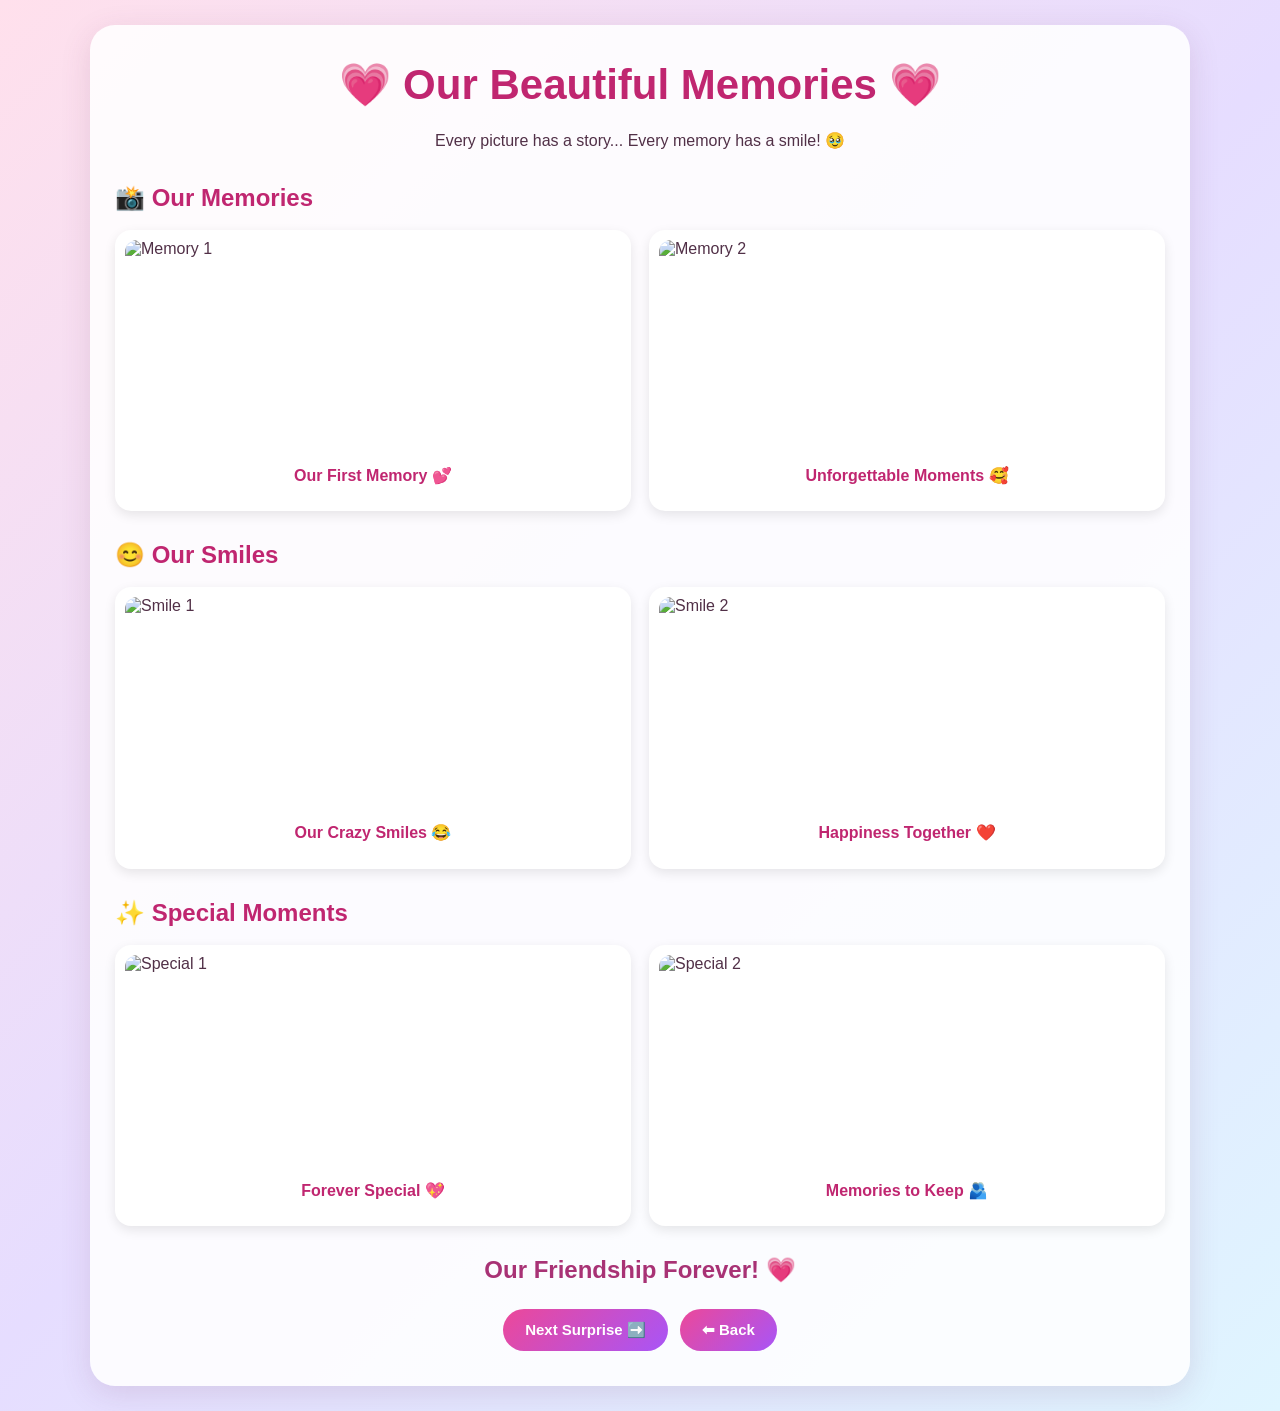
==== memories.html @ 90b09baa "Add files via upload" ====
<!DOCTYPE html>
<html lang="en">
<head>
    <meta charset="UTF-8">
    <meta name="viewport" content="width=device-width, initial-scale=1">
    <title>Our Memories 💗</title>
    <base target="websiteFrame">
    <link rel="stylesheet" href="style.css">
    <style>
        .content { max-width: 1100px; }
        .memory-section { margin: 30px 0; text-align: left; }
        .memory-section h2 { color: #c02670; }
        .photo-gallery {
            display: grid;
            grid-template-columns: repeat(2, minmax(0, 1fr));
            gap: 18px;
        }
        .photo-card {
            position: relative;
            background: white;
            padding: 10px;
            border-radius: 16px;
            cursor: pointer;
            transition: 0.3s;
            box-shadow: 0 4px 12px #00000018;
        }
        .photo-card img {
            width: 100%;
            height: 210px;
            object-fit: cover;
            border-radius: 12px;
            display: block;
            transition: 0.3s;
        }
        .photo-card p { color: #c02670; text-align: center; font-weight: bold; }
        .photo-card.active {
            background: linear-gradient(135deg, #ffb6d5, #d8baff);
            outline: 3px solid #d63384;
            box-shadow: 0 0 20px #d6338480;
            transform: scale(1.02);
        }
        .photo-card.active img { filter: saturate(1.3); transform: scale(0.97); }
        .heart {
            position: absolute;
            top: 35%;
            left: 45%;
            font-size: 30px;
            pointer-events: none;
            animation: floatHeart 1s forwards;
        }
        @keyframes floatHeart {
            from { opacity: 1; transform: translateY(0); }
            to { opacity: 0; transform: translateY(-70px); }
        }
        @media(max-width: 600px) {
            .photo-gallery { grid-template-columns: 1fr; }
            .photo-card img { height: 230px; }
        }
    </style>
</head>
<body>
<section class="page">
<div class="content">
    <h1>💗 Our Beautiful Memories 💗</h1>
    <p>Every picture has a story... Every memory has a smile! 🥹</p>

    <section class="memory-section">
        <h2>📸 Our Memories</h2>
        <div class="photo-gallery">
            <div class="photo-card" onclick="selectPhoto(this)">
                <img src="images/1.jpeg" alt="Memory 1">
                <p>Our First Memory 💕</p>
            </div>
            <div class="photo-card" onclick="selectPhoto(this)">
                <img src="images/2.jpeg" alt="Memory 2">
                <p>Unforgettable Moments 🥰</p>
            </div>
        </div>
    </section>

    <section class="memory-section">
        <h2>😊 Our Smiles</h2>
        <div class="photo-gallery">
            <div class="photo-card" onclick="selectPhoto(this)">
                <img src="images/4.jpeg" alt="Smile 1">
                <p>Our Crazy Smiles 😂</p>
            </div>
            <div class="photo-card" onclick="selectPhoto(this)">
                <img src="images/9.jpeg" alt="Smile 2">
                <p>Happiness Together ❤️</p>
            </div>
        </div>
    </section>

    <section class="memory-section">
        <h2>✨ Special Moments</h2>
        <div class="photo-gallery">
            <div class="photo-card" onclick="selectPhoto(this)">
                <img src="images/3.jpeg" alt="Special 1">
                <p>Forever Special 💖</p>
            </div>
            <div class="photo-card" onclick="selectPhoto(this)">
                <img src="images/5.jpeg" alt="Special 2">
                <p>Memories to Keep 🫂</p>
            </div>
        </div>
    </section>

    <h2>Our Friendship Forever! 💗</h2>
    <div class="button-group">
        <a href="quiz.html" class="btn">Next Surprise ➡️</a>
        <a href="letter.html" class="btn">⬅ Back</a>
    </div>
</div>
</section>

<script>
function selectPhoto(card) {
    card.classList.toggle("active");
    const heart = document.createElement("span");
    heart.className = "heart";
    heart.textContent = "💗";
    card.appendChild(heart);
    setTimeout(() => heart.remove(), 1000);
}
</script>
<script src="song.js"></script>
</body>
</html>
---- style.css ----
* {
    margin: 0;
    padding: 0;
    box-sizing: border-box;
}

body {
    min-height: 100vh;
    font-family: Arial, sans-serif;
    background: linear-gradient(135deg, #ffe0ec, #e6ddff, #dff5ff);
    color: #513047;
}

.page {
    min-height: 100vh;
    width: 100%;
    display: flex;
    justify-content: center;
    align-items: center;
    padding: 25px;
}

.content {
    width: 100%;
    max-width: 750px;
    padding: 35px 25px;
    text-align: center;
    background: rgba(255,255,255,0.88);
    border-radius: 25px;
    box-shadow: 0 8px 30px rgba(120,60,100,0.15);
    animation: appear 0.8s ease;
}

@keyframes appear {
    from { opacity: 0; transform: translateY(20px); }
    to { opacity: 1; transform: translateY(0); }
}

.tag {
    display: inline-block;
    background: #ffe0ef;
    color: #c02670;
    padding: 10px 18px;
    border-radius: 30px;
    font-weight: bold;
    margin-bottom: 20px;
}

h1 {
    color: #c02670;
    font-size: clamp(28px, 5vw, 42px);
    margin-bottom: 18px;
}

h2 {
    color: #a83275;
    margin: 18px 0;
}

p {
    line-height: 1.7;
    margin: 12px 0;
}

.emoji {
    font-size: 75px;
    margin: 20px;
    animation: bounce 2s infinite;
}

@keyframes bounce {
    0%, 100% { transform: translateY(0); }
    50% { transform: translateY(-10px); }
}

.button-group {
    display: flex;
    flex-wrap: wrap;
    justify-content: center;
    gap: 12px;
    margin-top: 25px;
}

.btn, button {
    display: inline-block;
    border: none;
    background: linear-gradient(135deg, #ec4899, #a855f7);
    color: white;
    padding: 12px 22px;
    border-radius: 30px;
    text-decoration: none;
    font-size: 15px;
    font-weight: bold;
    cursor: pointer;
    transition: 0.3s;
}

.btn:hover, button:hover {
    transform: translateY(-3px) scale(1.03);
    box-shadow: 0 6px 15px #d98bc4;
}

.message {
    color: #c02670;
    font-weight: bold;
    margin-top: 20px;
}

@media(max-width: 600px) {
    .content {
        padding: 25px 15px;
    }

    .button-group {
        flex-direction: column;
        align-items: center;
    }

    .button-group .btn,
    .button-group button {
        width: 90%;
    }
}
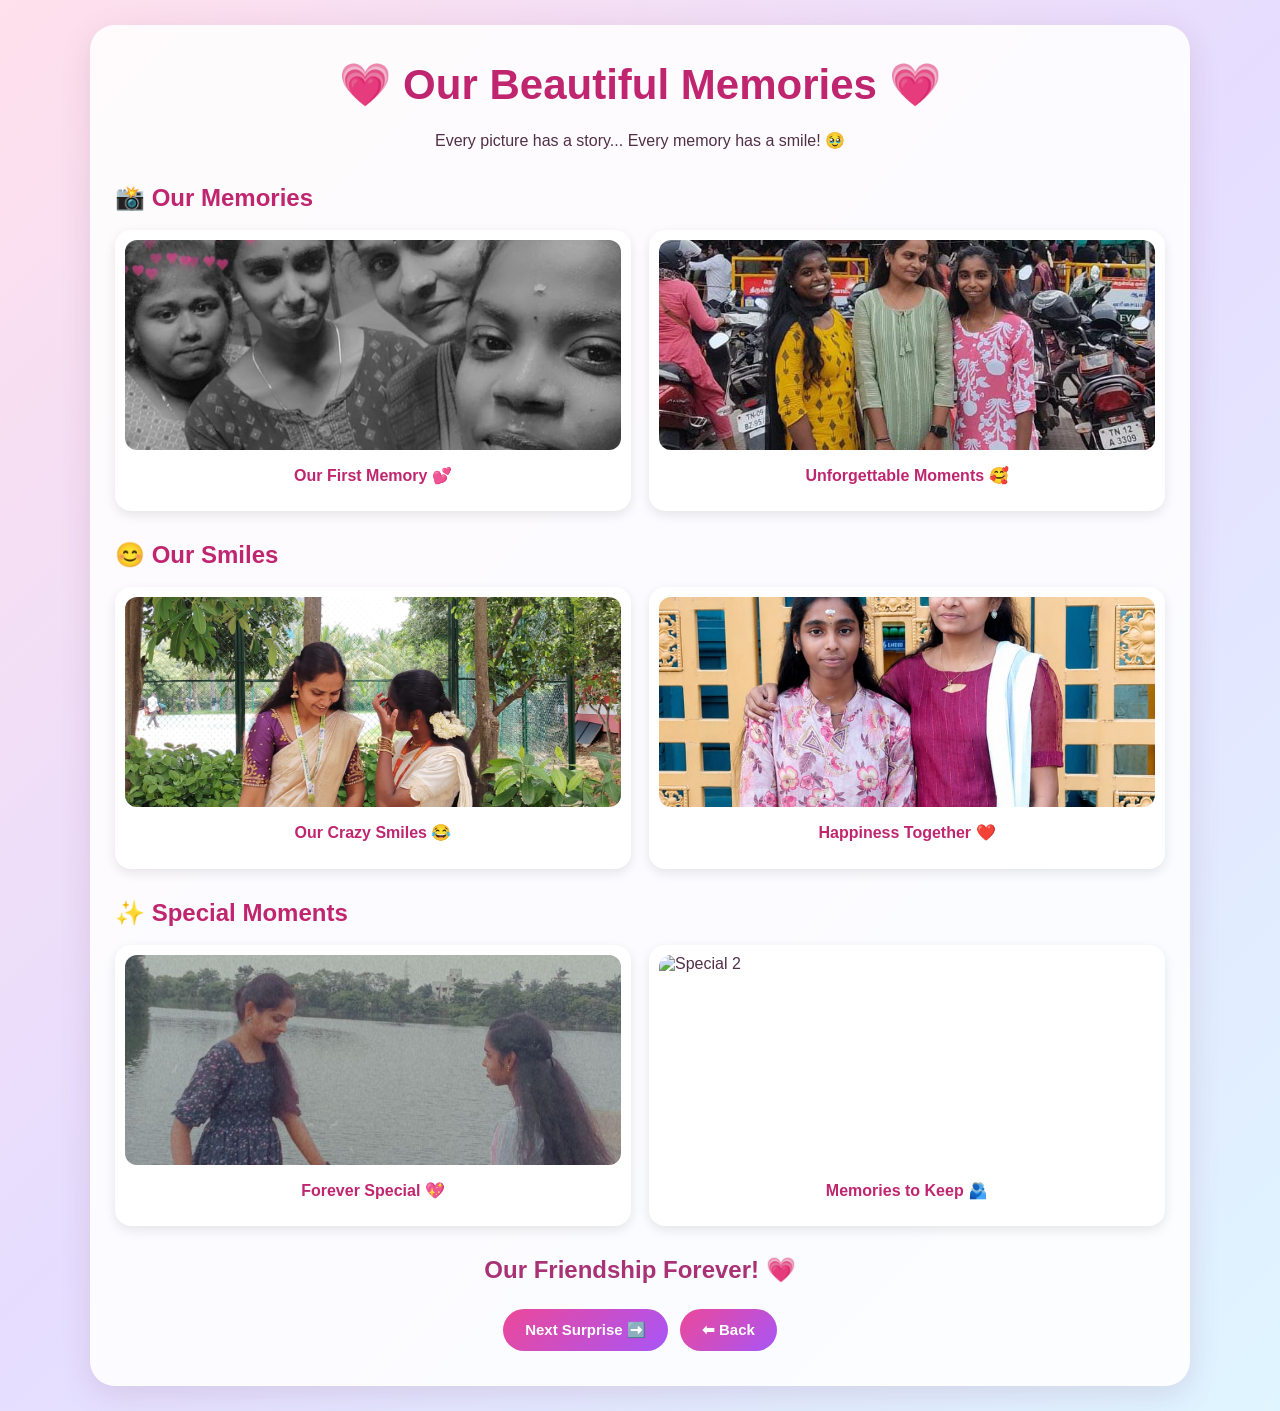
==== commit 2b637e45: "Update memories.html" ====
--- a/memories.html
+++ b/memories.html
@@ -68,11 +68,11 @@
         <h2>📸 Our Memories</h2>
         <div class="photo-gallery">
             <div class="photo-card" onclick="selectPhoto(this)">
-                <img src="images/1.jpeg" alt="Memory 1">
+                <img src="1.jpeg" alt="Memory 1">
                 <p>Our First Memory 💕</p>
             </div>
             <div class="photo-card" onclick="selectPhoto(this)">
-                <img src="images/2.jpeg" alt="Memory 2">
+                <img src="2.jpeg" alt="Memory 2">
                 <p>Unforgettable Moments 🥰</p>
             </div>
         </div>
@@ -82,11 +82,11 @@
         <h2>😊 Our Smiles</h2>
         <div class="photo-gallery">
             <div class="photo-card" onclick="selectPhoto(this)">
-                <img src="images/4.jpeg" alt="Smile 1">
+                <img src="4.jpeg" alt="Smile 1">
                 <p>Our Crazy Smiles 😂</p>
             </div>
             <div class="photo-card" onclick="selectPhoto(this)">
-                <img src="images/9.jpeg" alt="Smile 2">
+                <img src="9.jpeg" alt="Smile 2">
                 <p>Happiness Together ❤️</p>
             </div>
         </div>
@@ -96,7 +96,7 @@
         <h2>✨ Special Moments</h2>
         <div class="photo-gallery">
             <div class="photo-card" onclick="selectPhoto(this)">
-                <img src="images/3.jpeg" alt="Special 1">
+                <img src="3.jpeg" alt="Special 1">
                 <p>Forever Special 💖</p>
             </div>
             <div class="photo-card" onclick="selectPhoto(this)">
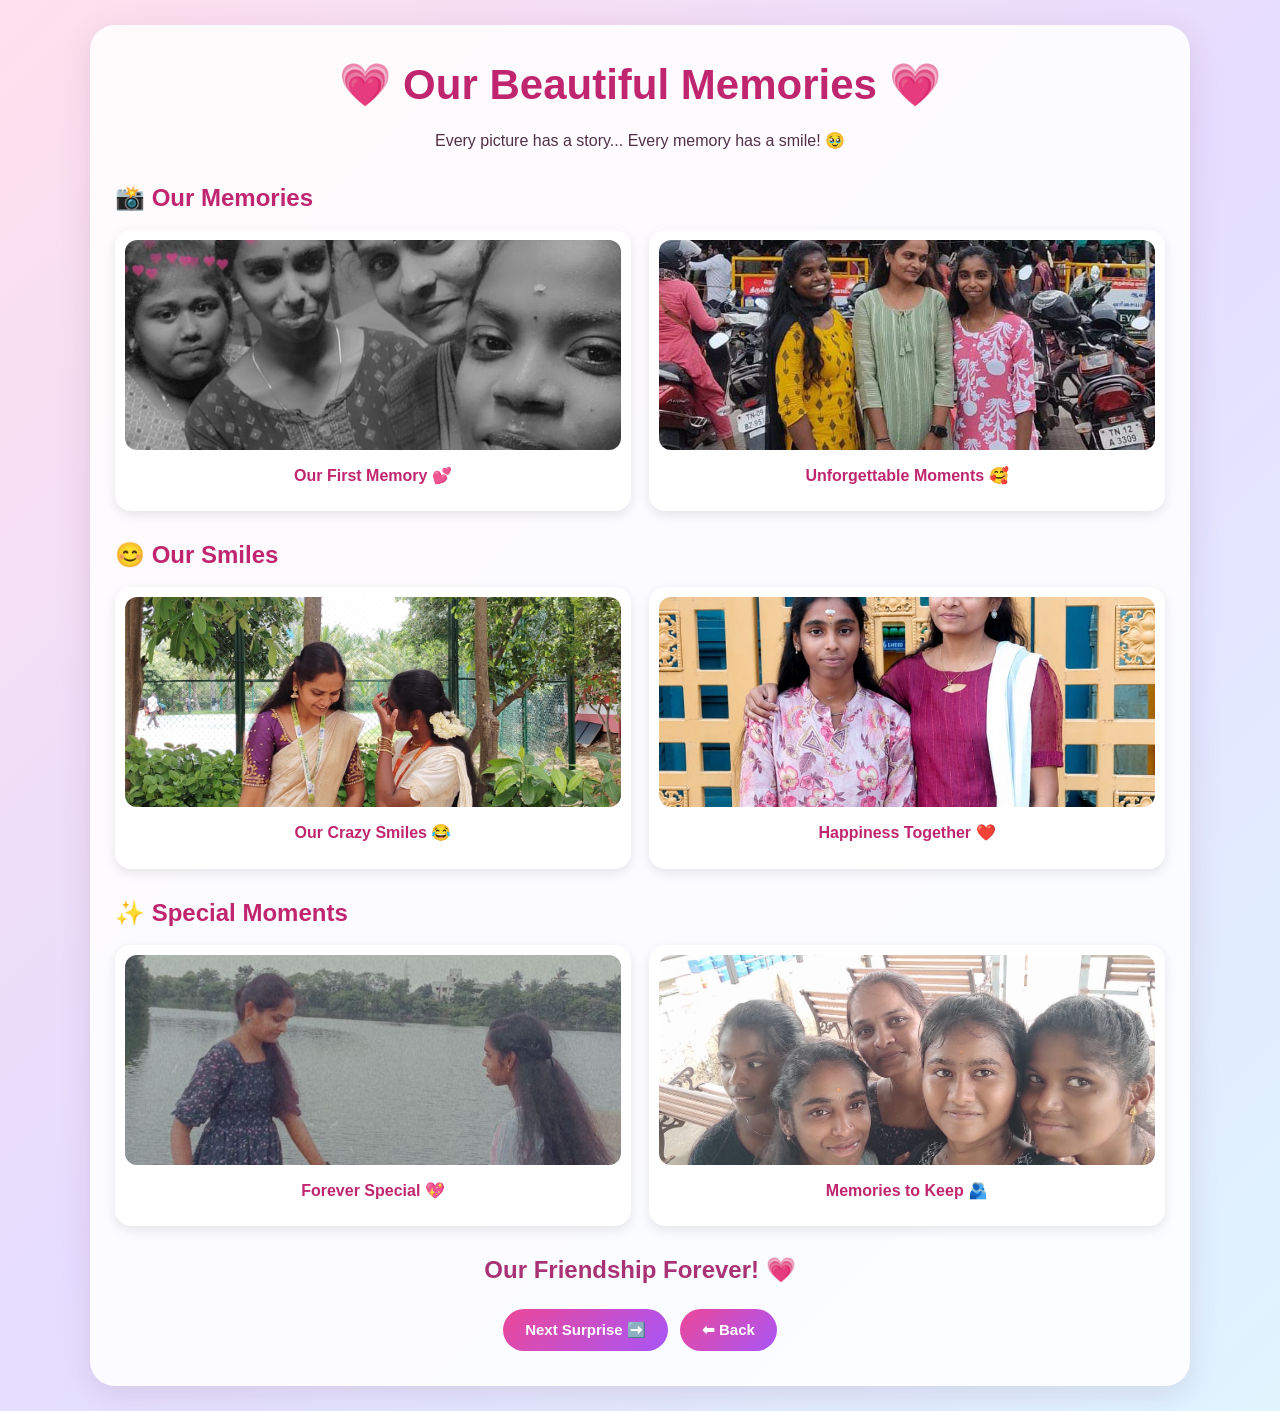
==== commit 12d5eb5a: "Update memories.html" ====
--- a/memories.html
+++ b/memories.html
@@ -100,7 +100,7 @@
                 <p>Forever Special 💖</p>
             </div>
             <div class="photo-card" onclick="selectPhoto(this)">
-                <img src="images/5.jpeg" alt="Special 2">
+                <img src="5.jpeg" alt="Special 2">
                 <p>Memories to Keep 🫂</p>
             </div>
         </div>
